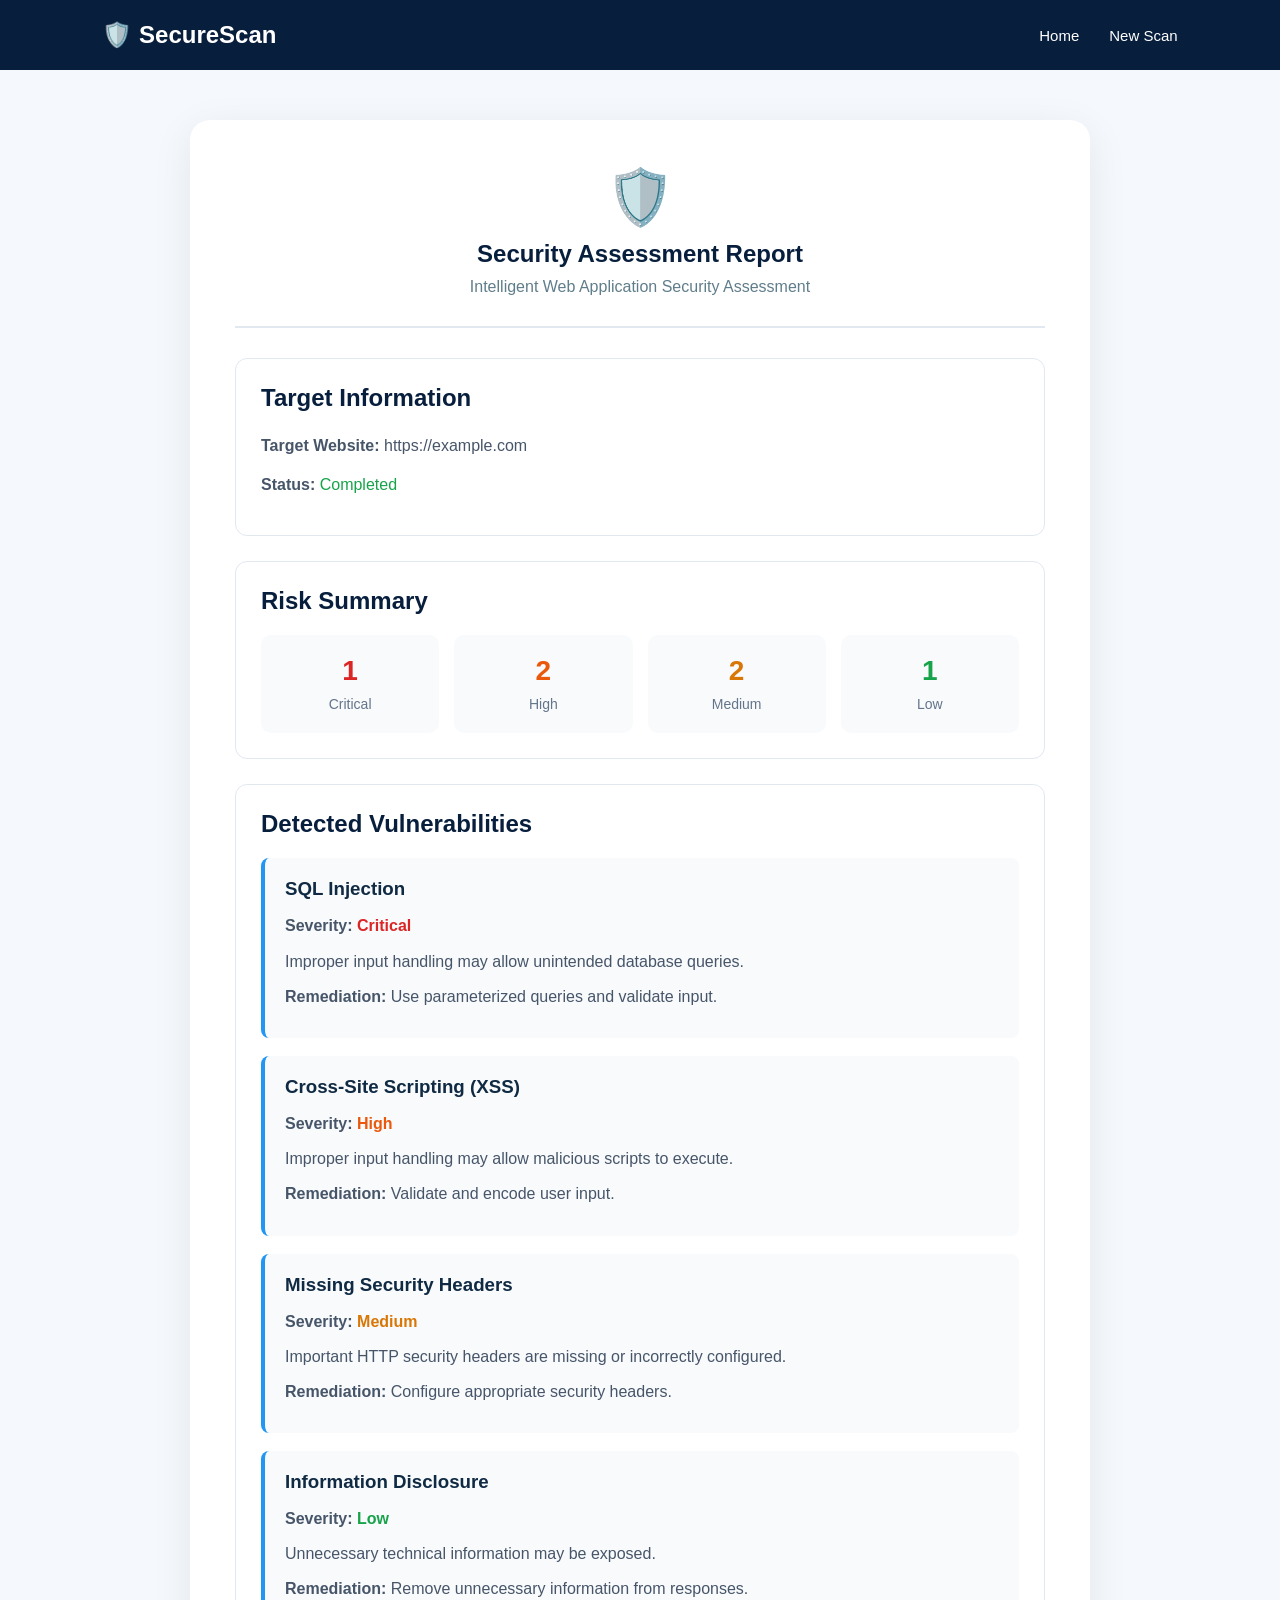
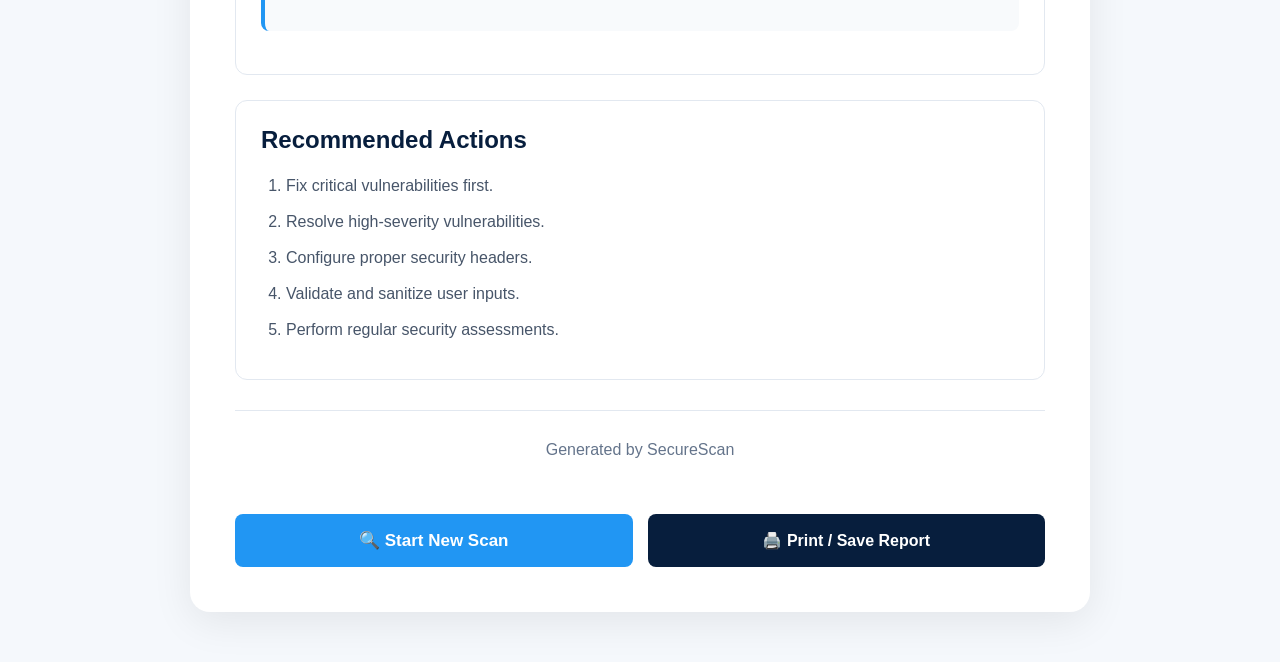
==== report.html @ 054edbb5 "Add frontend" ====
<!DOCTYPE html>
<html lang="en">

<head>
    <meta charset="UTF-8">
    <meta name="viewport" content="width=device-width, initial-scale=1.0">

    <title>Security Assessment Report</title>

    <link rel="stylesheet" href="css/style.css">
</head>

<body>

    <nav class="navbar">

        <div class="logo">
            🛡️ SecureScan
        </div>

        <div class="nav-links">
            <a href="index.html">Home</a>
            <a href="scan.html">New Scan</a>
        </div>

    </nav>


    <section class="report-section">

        <div class="report-container">

            <div class="report-header">

                <div class="report-icon">
                    🛡️
                </div>

                <h1>Security Assessment Report</h1>

                <p>
                    Intelligent Web Application Security Assessment
                </p>

            </div>


            <div class="report-box">

                <h2>Target Information</h2>

                <p>
                    <strong>Target Website:</strong>
                    <span id="reportURL">
                        https://example.com
                    </span>
                </p>

                <p>
                    <strong>Status:</strong>
                    <span class="completed">
                        Completed
                    </span>
                </p>

            </div>


            <div class="report-box">

                <h2>Risk Summary</h2>

                <div class="risk-summary">

                    <div>
                        <strong class="critical-text">1</strong>
                        <span>Critical</span>
                    </div>

                    <div>
                        <strong class="high-text">2</strong>
                        <span>High</span>
                    </div>

                    <div>
                        <strong class="medium-text">2</strong>
                        <span>Medium</span>
                    </div>

                    <div>
                        <strong class="low-text">1</strong>
                        <span>Low</span>
                    </div>

                </div>

            </div>


            <div class="report-box">

                <h2>Detected Vulnerabilities</h2>

                <div class="finding">

                    <h3>SQL Injection</h3>

                    <p>
                        <strong>Severity:</strong>
                        <span class="critical-text">
                            Critical
                        </span>
                    </p>

                    <p>
                        Improper input handling may allow
                        unintended database queries.
                    </p>

                    <p>
                        <strong>Remediation:</strong>
                        Use parameterized queries and validate input.
                    </p>

                </div>


                <div class="finding">

                    <h3>Cross-Site Scripting (XSS)</h3>

                    <p>
                        <strong>Severity:</strong>
                        <span class="high-text">
                            High
                        </span>
                    </p>

                    <p>
                        Improper input handling may allow
                        malicious scripts to execute.
                    </p>

                    <p>
                        <strong>Remediation:</strong>
                        Validate and encode user input.
                    </p>

                </div>


                <div class="finding">

                    <h3>Missing Security Headers</h3>

                    <p>
                        <strong>Severity:</strong>
                        <span class="medium-text">
                            Medium
                        </span>
                    </p>

                    <p>
                        Important HTTP security headers are missing
                        or incorrectly configured.
                    </p>

                    <p>
                        <strong>Remediation:</strong>
                        Configure appropriate security headers.
                    </p>

                </div>


                <div class="finding">

                    <h3>Information Disclosure</h3>

                    <p>
                        <strong>Severity:</strong>
                        <span class="low-text">
                            Low
                        </span>
                    </p>

                    <p>
                        Unnecessary technical information may be exposed.
                    </p>

                    <p>
                        <strong>Remediation:</strong>
                        Remove unnecessary information from responses.
                    </p>

                </div>

            </div>


            <div class="report-box">

                <h2>Recommended Actions</h2>

                <ol class="recommendations">

                    <li>Fix critical vulnerabilities first.</li>

                    <li>Resolve high-severity vulnerabilities.</li>

                    <li>Configure proper security headers.</li>

                    <li>Validate and sanitize user inputs.</li>

                    <li>Perform regular security assessments.</li>

                </ol>

            </div>


            <div class="report-footer">

                <p>
                    Generated by SecureScan
                </p>

            </div>


            <div class="report-buttons">

                <button
                    class="scan-button"
                    onclick="window.location.href='scan.html'">
                    🔍 Start New Scan
                </button>

                <button
                    class="report-button"
                    onclick="window.print()">
                    🖨️ Print / Save Report
                </button>

            </div>

        </div>

    </section>


    <script src="js/script.js"></script>

</body>

</html>
---- css/style.css ----
* {
    margin: 0;
    padding: 0;
    box-sizing: border-box;
}

body {
    font-family: Arial, sans-serif;
    background: #f5f8fc;
    color: #102a43;
}


/* Navigation */

.navbar {
    height: 70px;
    background: #071e3d;

    display: flex;
    align-items: center;
    justify-content: space-between;

    padding: 0 8%;
}

.logo {
    color: white;
    font-size: 24px;
    font-weight: bold;
}

.nav-links {
    display: flex;
    gap: 30px;
}

.nav-links a {
    color: white;
    text-decoration: none;
    font-size: 15px;
}

.nav-links a:hover {
    color: #4cc9f0;
}


/* Hero */

.hero {
    min-height: 600px;

    display: flex;
    align-items: center;
    justify-content: space-between;

    padding: 70px 8%;

    background: linear-gradient(
        135deg,
        #071e3d,
        #123c69
    );

    color: white;
}

.hero-content {
    max-width: 600px;
}

.tagline {
    color: #4cc9f0;
    font-weight: bold;
    letter-spacing: 2px;
    margin-bottom: 20px;
}

.hero h1 {
    font-size: 50px;
    line-height: 1.15;
    margin-bottom: 25px;
}

.hero h1 span {
    color: #4cc9f0;
}

.description {
    font-size: 18px;
    line-height: 1.7;
    color: #d8e5f2;
    margin-bottom: 35px;
}


/* Buttons */

.buttons {
    display: flex;
    gap: 15px;
}

button {
    border: none;
    padding: 15px 25px;

    border-radius: 8px;

    background: #2196f3;
    color: white;

    font-size: 16px;
    font-weight: bold;

    cursor: pointer;
}

button:hover {
    transform: translateY(-2px);
}

.secondary-btn {
    background: transparent;
    border: 1px solid #ffffff;
}


/* Security Card */

.security-card {
    width: 330px;

    padding: 40px 25px;

    text-align: center;

    background: rgba(255, 255, 255, 0.1);

    border: 1px solid rgba(255, 255, 255, 0.2);

    border-radius: 20px;

    backdrop-filter: blur(10px);
}

.shield {
    font-size: 80px;
    margin-bottom: 20px;
}

.security-card h2 {
    margin-bottom: 15px;
}

.security-card p {
    color: #d8e5f2;
    line-height: 1.6;
}

.status {
    margin-top: 25px;

    padding: 10px;

    background: rgba(0, 200, 100, 0.15);

    border-radius: 8px;

    color: #8ff0b0;
}

.status span {
    display: inline-block;

    width: 10px;
    height: 10px;

    background: #35d07f;

    border-radius: 50%;

    margin-right: 8px;
}


/* Features */

.features {
    padding: 70px 8%;
    text-align: center;
}

.features h2 {
    font-size: 32px;
    margin-bottom: 40px;
}

.feature-container {
    display: grid;

    grid-template-columns:
        repeat(4, 1fr);

    gap: 25px;
}

.feature-card {
    background: white;

    padding: 30px 20px;

    border-radius: 15px;

    box-shadow:
        0 5px 20px rgba(0, 0, 0, 0.08);

    transition: 0.3s;
}

.feature-card:hover {
    transform: translateY(-8px);
}

.icon {
    font-size: 40px;
    margin-bottom: 15px;
}

.feature-card h3 {
    margin-bottom: 12px;
}

.feature-card p {
    color: #607d8b;
    line-height: 1.6;
}


/* Footer */

footer {
    background: #071e3d;

    color: #b9c9d8;

    text-align: center;

    padding: 20px;
}


/* Mobile */

@media (max-width: 900px) {

    .hero {
        flex-direction: column;
        gap: 50px;
        text-align: center;
    }

    .buttons {
        justify-content: center;
    }

    .feature-container {
        grid-template-columns: repeat(2, 1fr);
    }
}


@media (max-width: 600px) {

    .nav-links {
        display: none;
    }

    .hero h1 {
        font-size: 36px;
    }

    .security-card {
        width: 100%;
    }

    .feature-container {
        grid-template-columns: 1fr;
    }
}
/* Scan Page */

.scan-section {
    min-height: calc(100vh - 70px);

    display: flex;
    justify-content: center;
    align-items: center;

    background: #f5f8fc;

    padding: 40px 20px;
}

.scan-container {
    width: 600px;

    background: white;

    padding: 50px;

    border-radius: 20px;

    text-align: center;

    box-shadow:
        0 10px 40px rgba(0, 0, 0, 0.1);
}

.scan-icon {
    font-size: 60px;

    margin-bottom: 20px;
}

.scan-container h1 {
    color: #071e3d;

    margin-bottom: 15px;
}

.scan-container > p {
    color: #607d8b;

    line-height: 1.6;

    margin-bottom: 35px;
}


/* URL Input */

.url-box {
    text-align: left;

    margin-bottom: 25px;
}

.url-box label {
    display: block;

    font-weight: bold;

    margin-bottom: 10px;

    color: #102a43;
}

.url-box input {
    width: 100%;

    padding: 15px;

    border: 2px solid #d9e2ec;

    border-radius: 8px;

    font-size: 16px;

    outline: none;
}

.url-box input:focus {
    border-color: #2196f3;
}


/* Scan Button */

.scan-button {
    width: 100%;

    padding: 16px;

    background: #2196f3;

    color: white;

    border: none;

    border-radius: 8px;

    font-size: 17px;

    font-weight: bold;

    cursor: pointer;
}

.scan-button:hover {
    background: #1976d2;
}


/* Permission Notice */

.notice {
    margin-top: 25px;

    padding: 15px;

    background: #fff8e1;

    color: #795548;

    border-radius: 8px;

    font-size: 14px;

    line-height: 1.5;
}
/* Scanning Page */

.scanning-section {
    min-height: calc(100vh - 70px);

    display: flex;
    justify-content: center;
    align-items: center;

    background: #f5f8fc;

    padding: 40px 20px;
}

.scanning-container {
    width: 650px;

    background: white;

    padding: 50px;

    border-radius: 20px;

    text-align: center;

    box-shadow:
        0 10px 40px rgba(0, 0, 0, 0.1);
}

.loading-icon {
    font-size: 65px;

    margin-bottom: 20px;
}

.scanning-container h1 {
    color: #071e3d;

    margin-bottom: 15px;
}

.scan-message {
    color: #607d8b;

    line-height: 1.6;

    margin-bottom: 30px;
}


/* Target */

.target-box {
    background: #f1f5f9;

    padding: 18px;

    border-radius: 10px;

    margin-bottom: 30px;
}

.target-box span {
    display: block;

    color: #607d8b;

    font-size: 14px;

    margin-bottom: 7px;
}

.target-box strong {
    color: #071e3d;

    word-break: break-all;
}


/* Progress */

.progress-area {
    text-align: left;

    margin-bottom: 35px;
}

.progress-info {
    display: flex;

    justify-content: space-between;

    margin-bottom: 10px;

    font-weight: bold;

    color: #102a43;
}

.progress-bar {
    width: 100%;

    height: 12px;

    background: #e2e8f0;

    border-radius: 20px;

    overflow: hidden;
}

.progress-fill {
    width: 0%;

    height: 100%;

    background: #2196f3;

    border-radius: 20px;

    transition: width 0.5s ease;
}


/* Scan Steps */

.scan-steps {
    text-align: left;
}

.scan-step {
    display: flex;

    align-items: center;

    gap: 12px;

    padding: 12px;

    color: #94a3b8;

    border-bottom: 1px solid #edf2f7;
}

.scan-step span {
    font-weight: bold;

    font-size: 18px;
}

.scan-step.active {
    color: #102a43;
}

.scan-step.active span {
    color: #22c55e;
}
/* Results Page */

.results-section {
    min-height: calc(100vh - 70px);

    background: #f5f8fc;

    padding: 50px 20px;
}

.results-container {
    max-width: 1000px;

    margin: auto;

    background: white;

    padding: 45px;

    border-radius: 20px;

    box-shadow: 0 10px 40px rgba(0, 0, 0, 0.08);
}

.results-container h1 {
    text-align: center;

    color: #071e3d;

    margin-bottom: 10px;
}

.results-subtitle {
    text-align: center;

    color: #607d8b;

    margin-bottom: 30px;
}


/* Target */

.result-target {
    background: #f1f5f9;

    padding: 18px;

    border-radius: 10px;

    margin-bottom: 30px;
}

.result-target span {
    display: block;

    color: #607d8b;

    font-size: 14px;

    margin-bottom: 6px;
}

.result-target strong {
    color: #071e3d;

    word-break: break-all;
}


/* Summary Cards */

.summary-cards {
    display: grid;

    grid-template-columns: repeat(5, 1fr);

    gap: 15px;

    margin-bottom: 35px;
}

.summary-card {
    padding: 20px;

    text-align: center;

    background: #f1f5f9;

    border-radius: 12px;
}

.summary-card h3 {
    font-size: 14px;

    color: #607d8b;

    margin-bottom: 10px;
}

.summary-card strong {
    font-size: 28px;

    color: #071e3d;
}

.summary-card.critical strong {
    color: #dc2626;
}

.summary-card.high strong {
    color: #ea580c;
}

.summary-card.medium strong {
    color: #d97706;
}

.summary-card.low strong {
    color: #16a34a;
}


/* Overall Risk */

.overall-risk {
    text-align: center;

    background: #fff7ed;

    padding: 25px;

    border-radius: 12px;

    margin-bottom: 35px;
}

.overall-risk h2 {
    color: #071e3d;

    margin-bottom: 15px;
}

.risk-badge {
    display: inline-block;

    padding: 10px 20px;

    background: #ea580c;

    color: white;

    border-radius: 20px;

    font-weight: bold;

    margin-bottom: 12px;
}

.overall-risk p {
    color: #607d8b;
}


/* Vulnerability Table */

.vulnerability-section h2 {
    color: #071e3d;

    margin-bottom: 20px;
}

.vulnerability-table {
    border: 1px solid #e2e8f0;

    border-radius: 10px;

    overflow: hidden;
}

.table-header,
.table-row {
    display: grid;

    grid-template-columns: 2fr 1fr 1fr;

    padding: 16px 20px;
}

.table-header {
    background: #071e3d;

    color: white;

    font-weight: bold;
}

.table-row {
    border-top: 1px solid #e2e8f0;

    color: #334155;
}

.critical-text {
    color: #dc2626;

    font-weight: bold;
}

.high-text {
    color: #ea580c;

    font-weight: bold;
}

.medium-text {
    color: #d97706;

    font-weight: bold;
}

.low-text {
    color: #16a34a;

    font-weight: bold;
}


/* Buttons */

.result-buttons {
    display: flex;

    gap: 15px;

    margin-top: 35px;
}

.result-buttons button {
    flex: 1;
}

.report-button {
    padding: 16px;

    background: #071e3d;

    color: white;

    border: none;

    border-radius: 8px;

    font-size: 16px;

    font-weight: bold;

    cursor: pointer;
}

.report-button:hover {
    background: #102a43;
}


/* Mobile */

@media (max-width: 700px) {

    .summary-cards {
        grid-template-columns: repeat(2, 1fr);
    }

    .results-container {
        padding: 25px;
    }

    .table-header,
    .table-row {
        grid-template-columns: 1.5fr 1fr 1fr;

        font-size: 14px;
    }

    .result-buttons {
        flex-direction: column;
    }
}
/* Report Page */

.report-section {
    min-height: calc(100vh - 70px);

    background: #f5f8fc;

    padding: 50px 20px;
}

.report-container {
    max-width: 900px;

    margin: auto;

    background: white;

    padding: 45px;

    border-radius: 20px;

    box-shadow: 0 10px 40px rgba(0, 0, 0, 0.08);
}


/* Report Header */

.report-header {
    text-align: center;

    padding-bottom: 30px;

    border-bottom: 2px solid #e2e8f0;

    margin-bottom: 30px;
}

.report-icon {
    font-size: 55px;

    margin-bottom: 10px;
}

.report-header h1 {
    color: #071e3d;

    margin-bottom: 10px;
}

.report-header p {
    color: #607d8b;
}


/* Report Box */

.report-box {
    padding: 25px;

    border: 1px solid #e2e8f0;

    border-radius: 12px;

    margin-bottom: 25px;
}

.report-box h2 {
    color: #071e3d;

    margin-bottom: 20px;
}

.report-box p {
    color: #475569;

    line-height: 1.7;

    margin-bottom: 12px;
}


/* Target Information */

.report-info {
    display: grid;

    grid-template-columns: 2fr 1fr;

    gap: 20px;
}

.report-info span {
    display: block;

    color: #64748b;

    font-size: 14px;

    margin-bottom: 7px;
}

.report-info strong {
    color: #071e3d;

    word-break: break-word;
}

.completed {
    color: #16a34a !important;
}


/* Risk Summary */

.risk-summary {
    display: grid;

    grid-template-columns: repeat(4, 1fr);

    gap: 15px;
}

.risk-summary div {
    text-align: center;

    background: #f8fafc;

    padding: 20px;

    border-radius: 10px;
}

.risk-summary strong {
    display: block;

    font-size: 28px;

    margin-bottom: 8px;
}

.risk-summary span {
    color: #64748b;

    font-size: 14px;
}


/* Findings */

.finding {
    padding: 20px;

    background: #f8fafc;

    border-left: 4px solid #2196f3;

    border-radius: 8px;

    margin-bottom: 18px;
}

.finding h3 {
    color: #102a43;

    margin-bottom: 12px;
}

.finding p {
    margin-bottom: 8px;
}


/* Recommendations */

.recommendations {
    padding-left: 25px;
}

.recommendations li {
    color: #475569;

    margin-bottom: 12px;

    line-height: 1.5;
}


/* Footer */

.report-footer {
    text-align: center;

    padding: 25px;

    color: #64748b;

    border-top: 1px solid #e2e8f0;

    margin-top: 30px;
}

.report-footer p {
    margin: 5px;
}


/* Buttons */

.report-buttons {
    display: flex;

    gap: 15px;

    margin-top: 25px;
}

.report-buttons button {
    flex: 1;
}


/* Mobile */

@media (max-width: 700px) {

    .report-container {
        padding: 25px;
    }

    .report-info {
        grid-template-columns: 1fr;
    }

    .risk-summary {
        grid-template-columns: repeat(2, 1fr);
    }

    .report-buttons {
        flex-direction: column;
    }
}


/* Print */

@media print {

    .navbar,
    .report-buttons {
        display: none;
    }

    .report-section {
        padding: 0;

        background: white;
    }

    .report-container {
        box-shadow: none;

        max-width: 100%;
    }

}
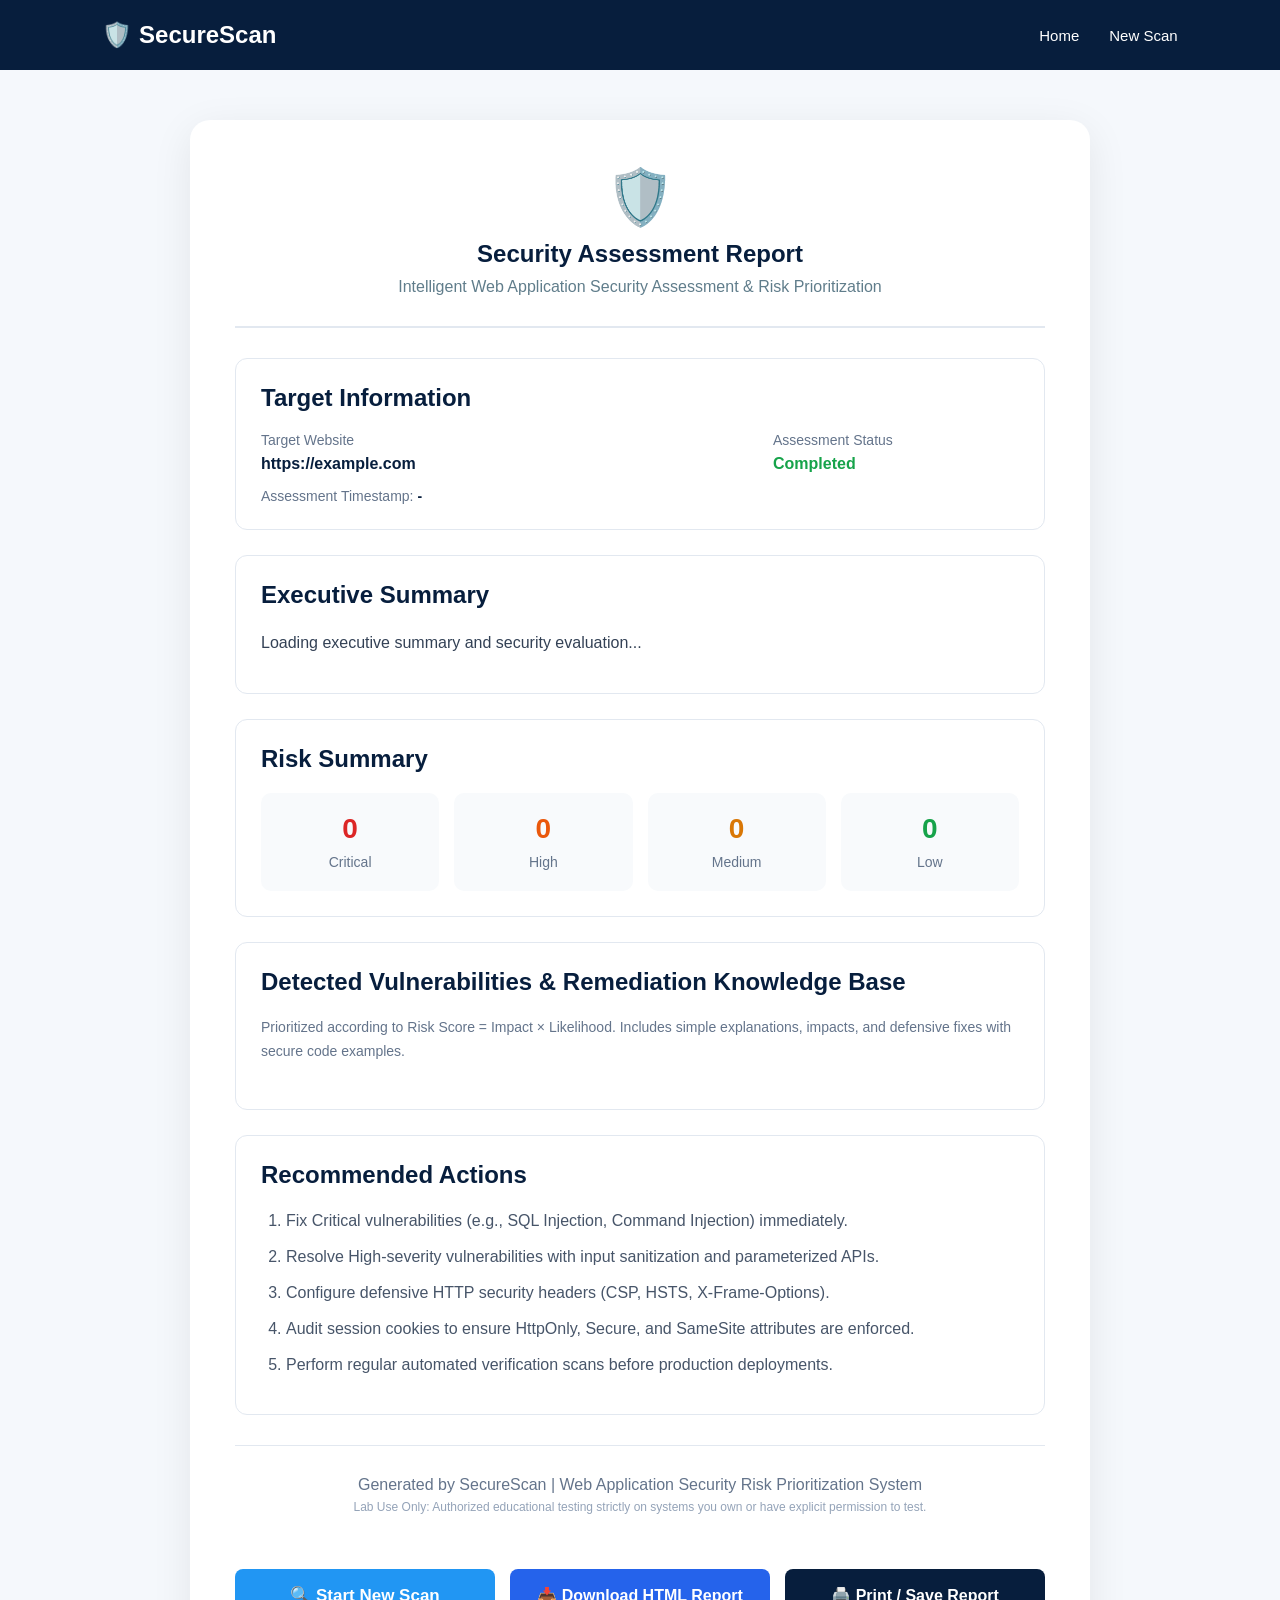
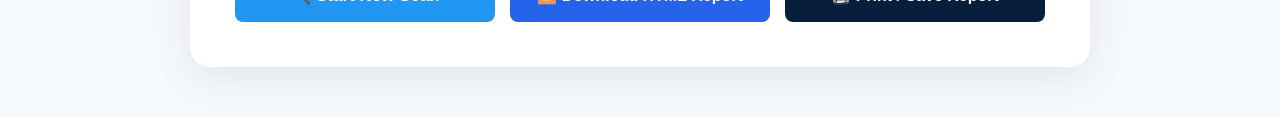
==== commit dd7483b0: "Add Flashbackend" ====
--- a/report.html
+++ b/report.html
@@ -8,6 +8,39 @@
     <title>Security Assessment Report</title>
 
     <link rel="stylesheet" href="css/style.css">
+    <style>
+        .code-block {
+            background: #071e3d;
+            color: #f8fafc;
+            padding: 14px;
+            border-radius: 8px;
+            font-family: Consolas, Monaco, monospace;
+            font-size: 13px;
+            overflow-x: auto;
+            margin-top: 8px;
+            margin-bottom: 12px;
+        }
+        .fix-box {
+            background: #f1f5f9;
+            border-left: 4px solid #2196f3;
+            padding: 12px;
+            border-radius: 6px;
+            margin-top: 8px;
+            margin-bottom: 10px;
+            white-space: pre-line;
+            font-size: 14px;
+            color: #334155;
+        }
+        .finding-badge {
+            display: inline-block;
+            padding: 4px 10px;
+            border-radius: 12px;
+            font-size: 12px;
+            font-weight: bold;
+            margin-left: 8px;
+            text-transform: uppercase;
+        }
+    </style>
 </head>
 
 <body>
@@ -39,190 +72,118 @@
                 <h1>Security Assessment Report</h1>
 
                 <p>
-                    Intelligent Web Application Security Assessment
-                </p>
-
-            </div>
-
-
+                    Intelligent Web Application Security Assessment & Risk Prioritization
+                </p>
+
+            </div>
+
+
+            <!-- Target Information -->
             <div class="report-box">
 
                 <h2>Target Information</h2>
 
+                <div class="report-info">
+                    <div>
+                        <span>Target Website</span>
+                        <strong id="reportURL">https://example.com</strong>
+                    </div>
+                    <div>
+                        <span>Assessment Status</span>
+                        <strong class="completed" id="reportStatus">Completed</strong>
+                    </div>
+                </div>
+
+                <div style="margin-top: 15px; font-size: 14px; color: #64748b;">
+                    <span>Assessment Timestamp: </span>
+                    <strong id="reportTimestamp" style="color: #071e3d;">-</strong>
+                </div>
+
+            </div>
+
+
+            <!-- Executive Summary -->
+            <div class="report-box">
+
+                <h2>Executive Summary</h2>
+
+                <p id="reportExecutiveSummary" style="color: #334155; line-height: 1.7;">
+                    Loading executive summary and security evaluation...
+                </p>
+
+            </div>
+
+
+            <!-- Risk Summary -->
+            <div class="report-box">
+
+                <h2>Risk Summary</h2>
+
+                <div class="risk-summary">
+
+                    <div>
+                        <strong class="critical-text" id="reportCriticalCount">0</strong>
+                        <span>Critical</span>
+                    </div>
+
+                    <div>
+                        <strong class="high-text" id="reportHighCount">0</strong>
+                        <span>High</span>
+                    </div>
+
+                    <div>
+                        <strong class="medium-text" id="reportMediumCount">0</strong>
+                        <span>Medium</span>
+                    </div>
+
+                    <div>
+                        <strong class="low-text" id="reportLowCount">0</strong>
+                        <span>Low</span>
+                    </div>
+
+                </div>
+
+            </div>
+
+
+            <!-- Detected Vulnerabilities -->
+            <div class="report-box">
+
+                <h2>Detected Vulnerabilities & Remediation Knowledge Base</h2>
+                <p style="color: #64748b; font-size: 14px; margin-bottom: 20px;">
+                    Prioritized according to Risk Score = Impact &times; Likelihood. Includes simple explanations, impacts, and defensive fixes with secure code examples.
+                </p>
+
+                <div id="reportFindingsContainer">
+                    <!-- Populated dynamically by script.js -->
+                </div>
+
+            </div>
+
+
+            <!-- Recommended Actions -->
+            <div class="report-box">
+
+                <h2>Recommended Actions</h2>
+
+                <ol class="recommendations" id="reportRecommendations">
+                    <li>Fix Critical vulnerabilities (e.g., SQL Injection, Command Injection) immediately.</li>
+                    <li>Resolve High-severity vulnerabilities with input sanitization and parameterized APIs.</li>
+                    <li>Configure defensive HTTP security headers (CSP, HSTS, X-Frame-Options).</li>
+                    <li>Audit session cookies to ensure HttpOnly, Secure, and SameSite attributes are enforced.</li>
+                    <li>Perform regular automated verification scans before production deployments.</li>
+                </ol>
+
+            </div>
+
+
+            <div class="report-footer">
+
                 <p>
-                    <strong>Target Website:</strong>
-                    <span id="reportURL">
-                        https://example.com
-                    </span>
-                </p>
-
-                <p>
-                    <strong>Status:</strong>
-                    <span class="completed">
-                        Completed
-                    </span>
-                </p>
-
-            </div>
-
-
-            <div class="report-box">
-
-                <h2>Risk Summary</h2>
-
-                <div class="risk-summary">
-
-                    <div>
-                        <strong class="critical-text">1</strong>
-                        <span>Critical</span>
-                    </div>
-
-                    <div>
-                        <strong class="high-text">2</strong>
-                        <span>High</span>
-                    </div>
-
-                    <div>
-                        <strong class="medium-text">2</strong>
-                        <span>Medium</span>
-                    </div>
-
-                    <div>
-                        <strong class="low-text">1</strong>
-                        <span>Low</span>
-                    </div>
-
-                </div>
-
-            </div>
-
-
-            <div class="report-box">
-
-                <h2>Detected Vulnerabilities</h2>
-
-                <div class="finding">
-
-                    <h3>SQL Injection</h3>
-
-                    <p>
-                        <strong>Severity:</strong>
-                        <span class="critical-text">
-                            Critical
-                        </span>
-                    </p>
-
-                    <p>
-                        Improper input handling may allow
-                        unintended database queries.
-                    </p>
-
-                    <p>
-                        <strong>Remediation:</strong>
-                        Use parameterized queries and validate input.
-                    </p>
-
-                </div>
-
-
-                <div class="finding">
-
-                    <h3>Cross-Site Scripting (XSS)</h3>
-
-                    <p>
-                        <strong>Severity:</strong>
-                        <span class="high-text">
-                            High
-                        </span>
-                    </p>
-
-                    <p>
-                        Improper input handling may allow
-                        malicious scripts to execute.
-                    </p>
-
-                    <p>
-                        <strong>Remediation:</strong>
-                        Validate and encode user input.
-                    </p>
-
-                </div>
-
-
-                <div class="finding">
-
-                    <h3>Missing Security Headers</h3>
-
-                    <p>
-                        <strong>Severity:</strong>
-                        <span class="medium-text">
-                            Medium
-                        </span>
-                    </p>
-
-                    <p>
-                        Important HTTP security headers are missing
-                        or incorrectly configured.
-                    </p>
-
-                    <p>
-                        <strong>Remediation:</strong>
-                        Configure appropriate security headers.
-                    </p>
-
-                </div>
-
-
-                <div class="finding">
-
-                    <h3>Information Disclosure</h3>
-
-                    <p>
-                        <strong>Severity:</strong>
-                        <span class="low-text">
-                            Low
-                        </span>
-                    </p>
-
-                    <p>
-                        Unnecessary technical information may be exposed.
-                    </p>
-
-                    <p>
-                        <strong>Remediation:</strong>
-                        Remove unnecessary information from responses.
-                    </p>
-
-                </div>
-
-            </div>
-
-
-            <div class="report-box">
-
-                <h2>Recommended Actions</h2>
-
-                <ol class="recommendations">
-
-                    <li>Fix critical vulnerabilities first.</li>
-
-                    <li>Resolve high-severity vulnerabilities.</li>
-
-                    <li>Configure proper security headers.</li>
-
-                    <li>Validate and sanitize user inputs.</li>
-
-                    <li>Perform regular security assessments.</li>
-
-                </ol>
-
-            </div>
-
-
-            <div class="report-footer">
-
-                <p>
-                    Generated by SecureScan
+                    Generated by SecureScan | Web Application Security Risk Prioritization System
+                </p>
+                <p style="font-size: 12px; color: #94a3b8; margin-top: 6px;">
+                    Lab Use Only: Authorized educational testing strictly on systems you own or have explicit permission to test.
                 </p>
 
             </div>
@@ -238,6 +199,13 @@
 
                 <button
                     class="report-button"
+                    style="background: #2563eb;"
+                    onclick="downloadStandaloneReport()">
+                    📥 Download HTML Report
+                </button>
+
+                <button
+                    class="report-button"
                     onclick="window.print()">
                     🖨️ Print / Save Report
                 </button>
@@ -253,4 +221,4 @@
 
 </body>
 
-</html>+</html>
